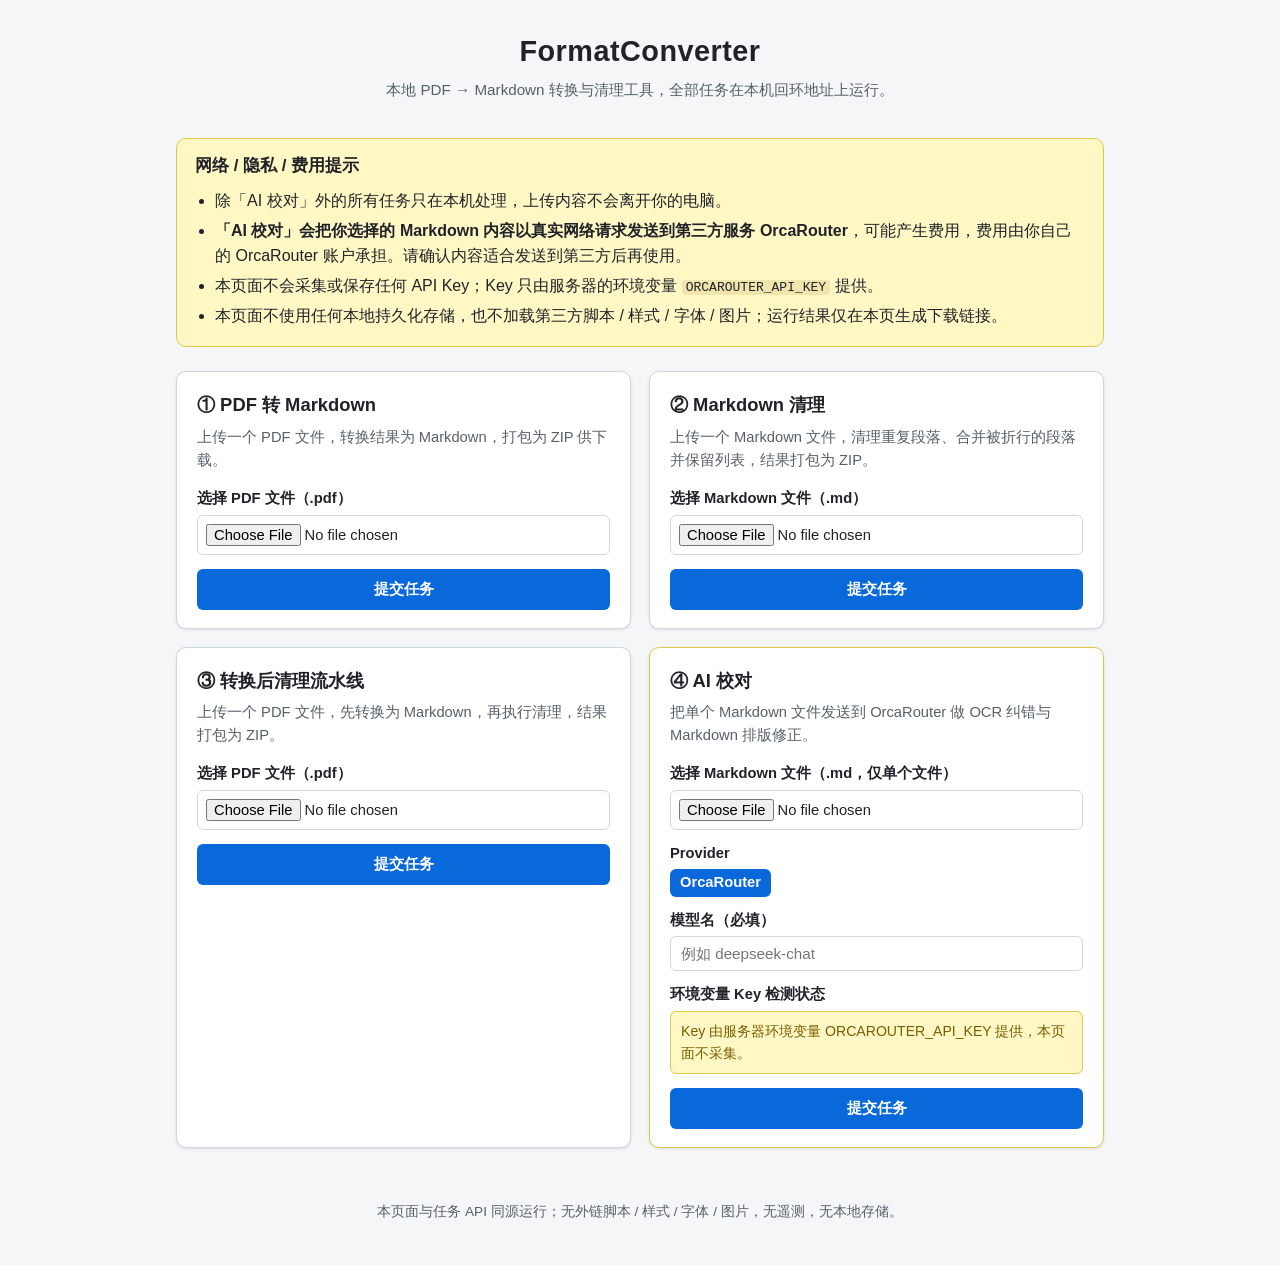
==== format_converter/web/static/index.html @ 4dd840ea "feat: add local web interface for file conversion - format_converter/web/static/: Chinese single-pag" ====
<!doctype html>
<html lang="zh-CN">
<head>
  <meta charset="utf-8">
  <meta name="viewport" content="width=device-width, initial-scale=1">
  <title>FormatConverter · 格式转换工作台</title>
  <link rel="stylesheet" href="styles.css">
</head>
<body>
  <header class="site-header">
    <h1>FormatConverter</h1>
    <p class="tagline">本地 PDF → Markdown 转换与清理工具，全部任务在本机回环地址上运行。</p>
  </header>

  <main class="layout">
    <section class="notice" aria-labelledby="notice-title">
      <h2 id="notice-title">网络 / 隐私 / 费用提示</h2>
      <ul>
        <li>除「AI 校对」外的所有任务只在本机处理，上传内容不会离开你的电脑。</li>
        <li><strong>「AI 校对」会把你选择的 Markdown 内容以真实网络请求发送到第三方服务 OrcaRouter</strong>，可能产生费用，费用由你自己的 OrcaRouter 账户承担。请确认内容适合发送到第三方后再使用。</li>
        <li>本页面不会采集或保存任何 API Key；Key 只由服务器的环境变量 <code>ORCAROUTER_API_KEY</code> 提供。</li>
        <li>本页面不使用任何本地持久化存储，也不加载第三方脚本 / 样式 / 字体 / 图片；运行结果仅在本页生成下载链接。</li>
      </ul>
    </section>

    <div class="cards">
      <section class="card" data-job-type="convert">
        <h2>① PDF 转 Markdown</h2>
        <p>上传一个 PDF 文件，转换结果为 Markdown，打包为 ZIP 供下载。</p>
        <form class="job-form" novalidate>
          <div class="field">
            <label for="convert-file">选择 PDF 文件（.pdf）</label>
            <input type="file" id="convert-file" name="file" accept=".pdf">
          </div>
          <div class="actions">
            <button type="submit" class="submit-btn">提交任务</button>
          </div>
        </form>
        <p class="status" role="status" aria-live="polite"></p>
        <p class="error" role="alert"></p>
        <div class="download-area" aria-live="polite"></div>
      </section>

      <section class="card" data-job-type="clean">
        <h2>② Markdown 清理</h2>
        <p>上传一个 Markdown 文件，清理重复段落、合并被折行的段落并保留列表，结果打包为 ZIP。</p>
        <form class="job-form" novalidate>
          <div class="field">
            <label for="clean-file">选择 Markdown 文件（.md）</label>
            <input type="file" id="clean-file" name="file" accept=".md">
          </div>
          <div class="actions">
            <button type="submit" class="submit-btn">提交任务</button>
          </div>
        </form>
        <p class="status" role="status" aria-live="polite"></p>
        <p class="error" role="alert"></p>
        <div class="download-area" aria-live="polite"></div>
      </section>

      <section class="card" data-job-type="pipeline">
        <h2>③ 转换后清理流水线</h2>
        <p>上传一个 PDF 文件，先转换为 Markdown，再执行清理，结果打包为 ZIP。</p>
        <form class="job-form" novalidate>
          <div class="field">
            <label for="pipeline-file">选择 PDF 文件（.pdf）</label>
            <input type="file" id="pipeline-file" name="file" accept=".pdf">
          </div>
          <div class="actions">
            <button type="submit" class="submit-btn">提交任务</button>
          </div>
        </form>
        <p class="status" role="status" aria-live="polite"></p>
        <p class="error" role="alert"></p>
        <div class="download-area" aria-live="polite"></div>
      </section>

      <section class="card card-ai" data-job-type="ai-clean">
        <h2>④ AI 校对</h2>
        <p>把单个 Markdown 文件发送到 OrcaRouter 做 OCR 纠错与 Markdown 排版修正。</p>
        <form class="job-form" novalidate>
          <div class="field">
            <label for="ai-file">选择 Markdown 文件（.md，仅单个文件）</label>
            <input type="file" id="ai-file" name="file" accept=".md">
          </div>
          <div class="field">
            <span class="field-label">Provider</span>
            <span class="provider-name">OrcaRouter</span>
          </div>
          <div class="field">
            <label for="ai-model">模型名（必填）</label>
            <input type="text" id="ai-model" name="model" required autocomplete="off"
                   placeholder="例如 deepseek-chat">
          </div>
          <div class="field">
            <span class="field-label">环境变量 Key 检测状态</span>
            <p class="key-status" data-key-status role="status" aria-live="polite">
              Key 由服务器环境变量 ORCAROUTER_API_KEY 提供，本页面不采集。
            </p>
          </div>
          <div class="actions">
            <button type="submit" class="submit-btn">提交任务</button>
          </div>
        </form>
        <p class="status" role="status" aria-live="polite"></p>
        <p class="error" role="alert"></p>
        <div class="download-area" aria-live="polite"></div>
      </section>
    </div>
  </main>

  <footer class="site-footer">
    <p>本页面与任务 API 同源运行；无外链脚本 / 样式 / 字体 / 图片，无遥测，无本地存储。</p>
  </footer>

  <script src="app.js"></script>
</body>
</html>
---- format_converter/web/static/styles.css ----
:root {
  --bg: #f5f6f8;
  --surface: #ffffff;
  --text: #1f2328;
  --muted: #57606a;
  --border: #d0d7de;
  --accent: #0969da;
  --accent-dark: #0756b3;
  --success: #1a7f37;
  --success-bg: #dafbe1;
  --error: #b00020;
  --error-bg: #ffe9ec;
  --warning: #7a5c00;
  --warning-bg: #fff8c5;
  --notice-bg: #fff8c5;
  --notice-border: #e0c94a;
  --radius: 10px;
  --shadow: 0 1px 3px rgba(31, 35, 40, 0.12);
}

* {
  box-sizing: border-box;
}

body {
  margin: 0;
  font-family: -apple-system, BlinkMacSystemFont, "Segoe UI", "Microsoft YaHei",
    "PingFang SC", "Noto Sans CJK SC", sans-serif;
  background: var(--bg);
  color: var(--text);
  line-height: 1.6;
}

.site-header {
  padding: 28px 20px 8px;
  text-align: center;
}

.site-header h1 {
  margin: 0 0 4px;
  font-size: 1.8rem;
  letter-spacing: 0.5px;
}

.tagline {
  margin: 0;
  color: var(--muted);
  font-size: 0.95rem;
}

.layout {
  max-width: 960px;
  margin: 0 auto;
  padding: 16px 16px 40px;
}

.notice {
  background: var(--notice-bg);
  border: 1px solid var(--notice-border);
  border-radius: var(--radius);
  padding: 14px 18px;
  margin: 12px 0 24px;
}

.notice h2 {
  margin: 0 0 8px;
  font-size: 1.05rem;
}

.notice ul {
  margin: 0;
  padding-left: 20px;
}

.notice li {
  margin: 4px 0;
}

.notice code {
  background: rgba(122, 92, 0, 0.12);
  border-radius: 4px;
  padding: 0 4px;
}

.cards {
  display: grid;
  grid-template-columns: 1fr;
  gap: 18px;
}

@media (min-width: 760px) {
  .cards {
    grid-template-columns: 1fr 1fr;
  }
}

.card {
  background: var(--surface);
  border: 1px solid var(--border);
  border-radius: var(--radius);
  box-shadow: var(--shadow);
  padding: 18px 20px;
}

.card h2 {
  margin: 0 0 6px;
  font-size: 1.15rem;
}

.card > p {
  margin: 0 0 14px;
  color: var(--muted);
  font-size: 0.92rem;
}

.card-ai {
  border-color: var(--notice-border);
}

.job-form .field {
  margin-bottom: 12px;
}

.field label,
.field-label {
  display: block;
  font-weight: 600;
  margin-bottom: 4px;
  font-size: 0.92rem;
}

.field input[type="file"] {
  display: block;
  width: 100%;
  padding: 8px;
  border: 1px solid var(--border);
  border-radius: 6px;
  background: #fff;
  font-size: 0.92rem;
}

.field input[type="text"] {
  width: 100%;
  padding: 8px 10px;
  border: 1px solid var(--border);
  border-radius: 6px;
  font-size: 0.95rem;
}

.provider-name {
  display: inline-block;
  background: var(--accent);
  color: #fff;
  border-radius: 6px;
  padding: 2px 10px;
  font-weight: 600;
  font-size: 0.92rem;
}

.actions {
  margin-top: 14px;
}

.submit-btn,
.download-btn {
  display: inline-block;
  border: none;
  border-radius: 6px;
  padding: 10px 18px;
  font-size: 0.95rem;
  font-weight: 600;
  cursor: pointer;
  text-decoration: none;
  text-align: center;
}

.submit-btn {
  background: var(--accent);
  color: #fff;
  width: 100%;
}

.submit-btn:hover {
  background: var(--accent-dark);
}

.submit-btn:disabled {
  background: #a0a8b0;
  cursor: not-allowed;
}

.download-btn {
  background: var(--success);
  color: #fff;
  margin-top: 6px;
}

.download-btn:hover {
  filter: brightness(0.94);
}

.status {
  min-height: 1.4em;
  margin: 12px 0 2px;
  font-weight: 600;
}

.status.running {
  color: var(--accent-dark);
}

.status.success {
  color: var(--success);
}

.status.failed {
  color: var(--error);
}

.error {
  min-height: 1.4em;
  margin: 4px 0 2px;
  color: var(--error);
  font-weight: 600;
  word-break: break-word;
}

.error:empty,
.status:empty {
  display: none;
}

.key-status {
  background: var(--warning-bg);
  border: 1px solid var(--notice-border);
  border-radius: 6px;
  color: var(--warning);
  padding: 8px 10px;
  font-size: 0.88rem;
  margin: 4px 0 0;
}

.key-status.ok {
  background: var(--success-bg);
  border-color: var(--success);
  color: var(--success);
}

.key-status.warn {
  background: var(--error-bg);
  border-color: var(--error);
  color: var(--error);
}

.site-footer {
  text-align: center;
  color: var(--muted);
  font-size: 0.85rem;
  padding: 0 16px 28px;
}
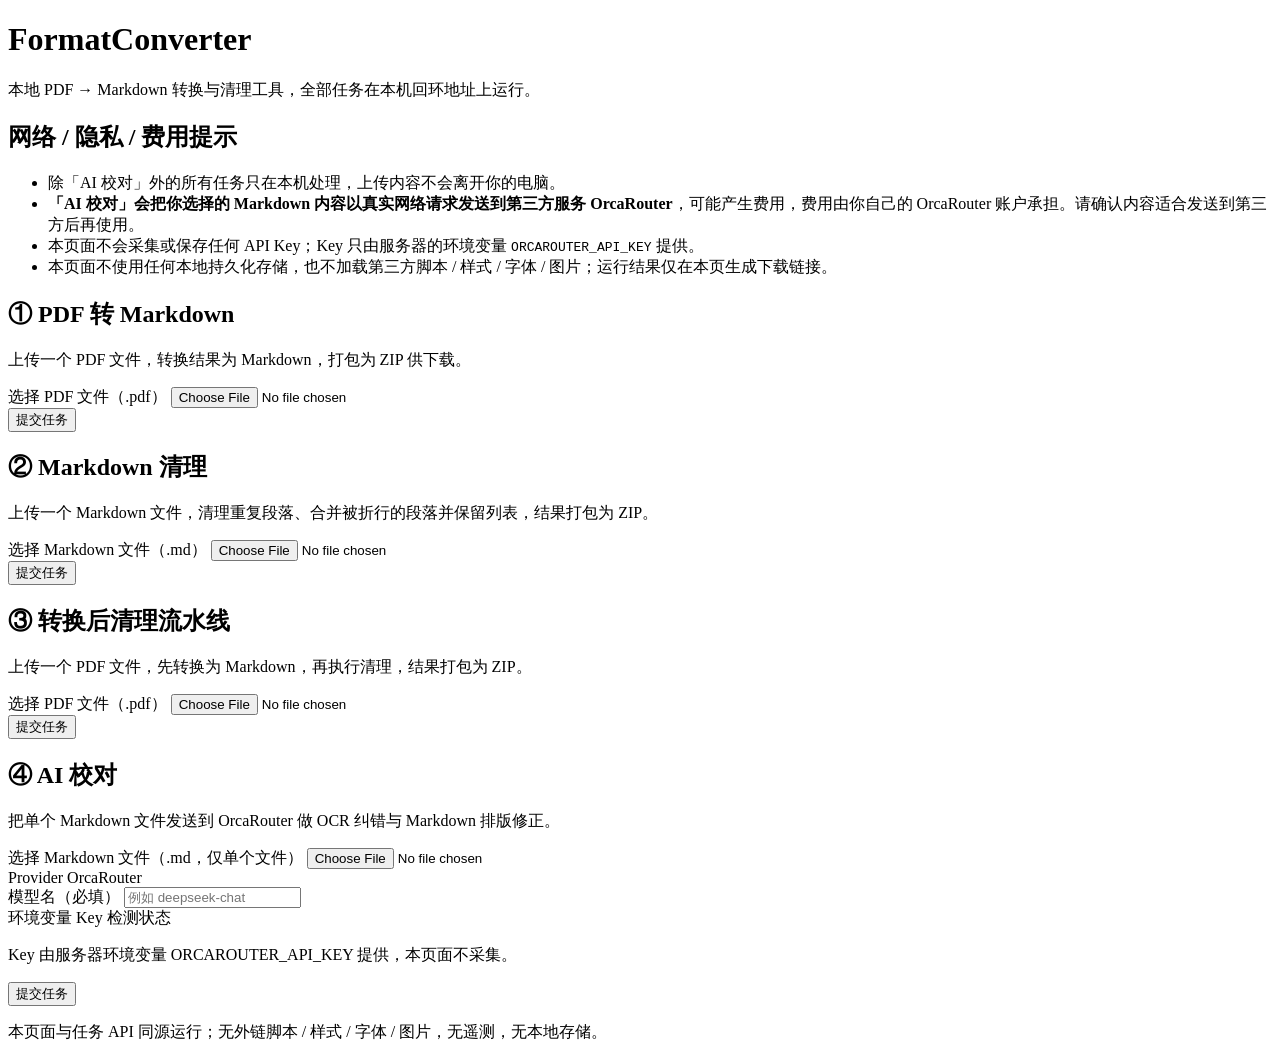
==== commit 51c74197: "fix: repair Windows launcher and packaged UI asset loading User-reported: double-clicking the BAT di" ====
--- a/format_converter/web/static/index.html
+++ b/format_converter/web/static/index.html
@@ -4,7 +4,7 @@
   <meta charset="utf-8">
   <meta name="viewport" content="width=device-width, initial-scale=1">
   <title>FormatConverter · 格式转换工作台</title>
-  <link rel="stylesheet" href="styles.css">
+  <link rel="stylesheet" href="/static/styles.css">
 </head>
 <body>
   <header class="site-header">
@@ -113,6 +113,6 @@
     <p>本页面与任务 API 同源运行；无外链脚本 / 样式 / 字体 / 图片，无遥测，无本地存储。</p>
   </footer>
 
-  <script src="app.js"></script>
+  <script src="/static/app.js"></script>
 </body>
 </html>
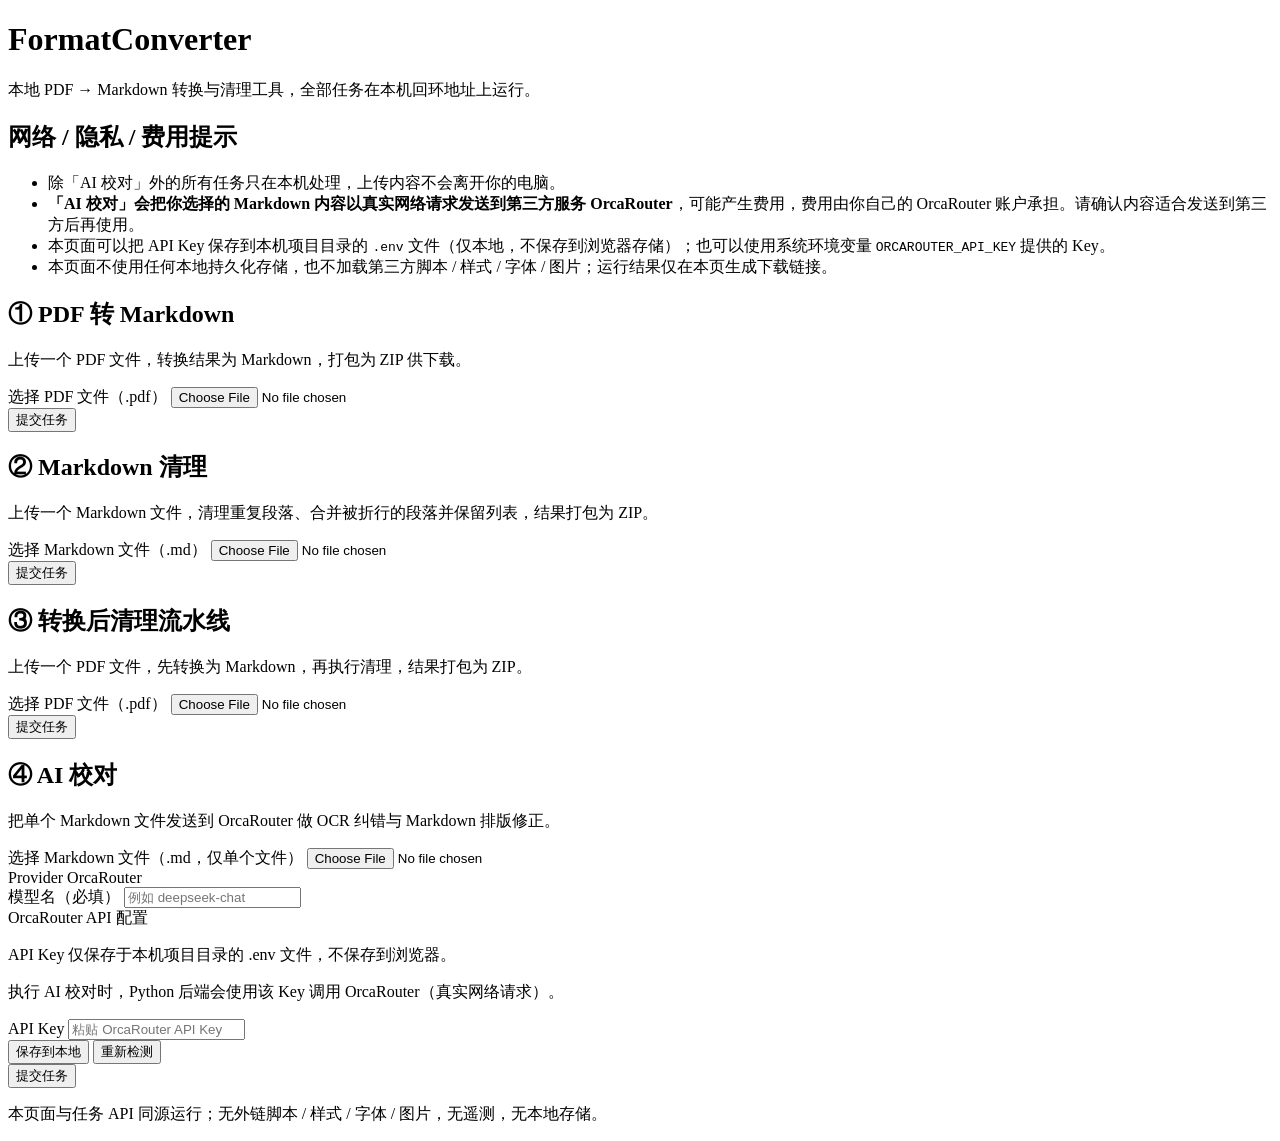
==== commit 88bfb238: "feat: add local .env API key config with session-token protection" ====
--- a/format_converter/web/static/index.html
+++ b/format_converter/web/static/index.html
@@ -3,6 +3,7 @@
 <head>
   <meta charset="utf-8">
   <meta name="viewport" content="width=device-width, initial-scale=1">
+  <meta name="fc-session-token" content="__FC_SESSION_TOKEN__">
   <title>FormatConverter · 格式转换工作台</title>
   <link rel="stylesheet" href="/static/styles.css">
 </head>
@@ -18,7 +19,7 @@
       <ul>
         <li>除「AI 校对」外的所有任务只在本机处理，上传内容不会离开你的电脑。</li>
         <li><strong>「AI 校对」会把你选择的 Markdown 内容以真实网络请求发送到第三方服务 OrcaRouter</strong>，可能产生费用，费用由你自己的 OrcaRouter 账户承担。请确认内容适合发送到第三方后再使用。</li>
-        <li>本页面不会采集或保存任何 API Key；Key 只由服务器的环境变量 <code>ORCAROUTER_API_KEY</code> 提供。</li>
+        <li>本页面可以把 API Key 保存到本机项目目录的 <code>.env</code> 文件（仅本地，不保存到浏览器存储）；也可以使用系统环境变量 <code>ORCAROUTER_API_KEY</code> 提供的 Key。</li>
         <li>本页面不使用任何本地持久化存储，也不加载第三方脚本 / 样式 / 字体 / 图片；运行结果仅在本页生成下载链接。</li>
       </ul>
     </section>
@@ -93,10 +94,21 @@
                    placeholder="例如 deepseek-chat">
           </div>
           <div class="field">
-            <span class="field-label">环境变量 Key 检测状态</span>
-            <p class="key-status" data-key-status role="status" aria-live="polite">
-              Key 由服务器环境变量 ORCAROUTER_API_KEY 提供，本页面不采集。
-            </p>
+            <span class="field-label">OrcaRouter API 配置</span>
+            <p class="config-copy">API Key 仅保存于本机项目目录的 .env 文件，不保存到浏览器。</p>
+            <p class="config-copy">执行 AI 校对时，Python 后端会使用该 Key 调用 OrcaRouter（真实网络请求）。</p>
+            <p class="key-status" data-key-config-status role="status" aria-live="polite"></p>
+            <label for="ai-api-key">API Key</label>
+            <input type="password" id="ai-api-key" name="api_key" autocomplete="off"
+                   autocorrect="off" autocapitalize="off" spellcheck="false"
+                   placeholder="粘贴 OrcaRouter API Key">
+            <div class="config-row">
+              <button type="button" class="config-btn" data-key-save>保存到本地</button>
+              <button type="button" class="config-btn" data-key-clear hidden>清除本地 Key</button>
+              <button type="button" class="config-btn" data-key-detect>重新检测</button>
+            </div>
+            <p class="config-hint" data-key-hint hidden></p>
+            <p class="config-error" data-key-error role="alert" hidden></p>
           </div>
           <div class="actions">
             <button type="submit" class="submit-btn">提交任务</button>
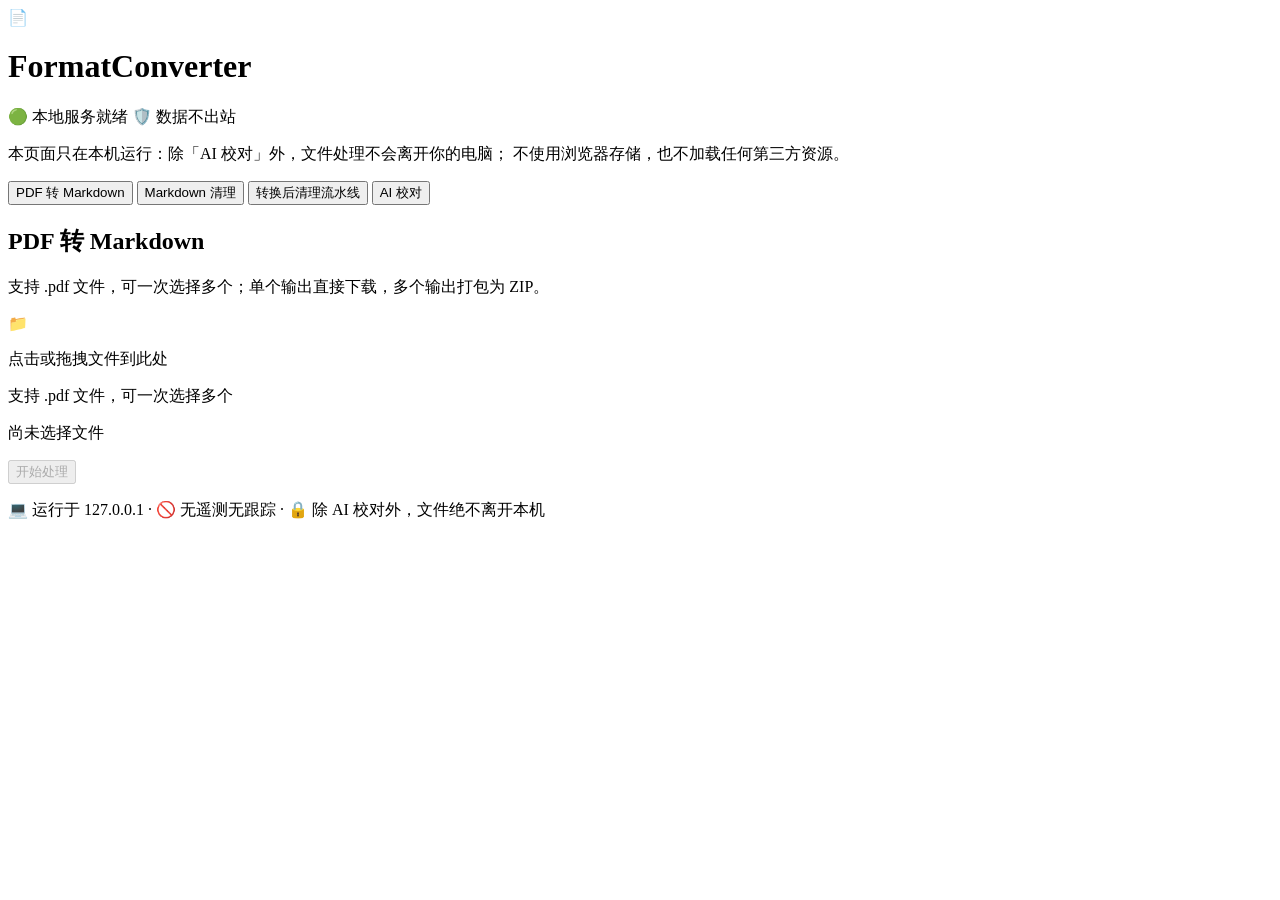
==== commit ba1ae0e1: "feat: redesign web UI with multi-file selection" ====
--- a/format_converter/web/static/index.html
+++ b/format_converter/web/static/index.html
@@ -9,120 +9,86 @@
 </head>
 <body>
   <header class="site-header">
-    <h1>FormatConverter</h1>
-    <p class="tagline">本地 PDF → Markdown 转换与清理工具，全部任务在本机回环地址上运行。</p>
+    <div class="brand">
+      <span class="brand-icon" aria-hidden="true">📄</span>
+      <h1>FormatConverter</h1>
+    </div>
+    <div class="header-badges">
+      <span class="badge">🟢 本地服务就绪</span>
+      <span class="badge">🛡️ 数据不出站</span>
+    </div>
   </header>
 
   <main class="layout">
-    <section class="notice" aria-labelledby="notice-title">
-      <h2 id="notice-title">网络 / 隐私 / 费用提示</h2>
-      <ul>
-        <li>除「AI 校对」外的所有任务只在本机处理，上传内容不会离开你的电脑。</li>
-        <li><strong>「AI 校对」会把你选择的 Markdown 内容以真实网络请求发送到第三方服务 OrcaRouter</strong>，可能产生费用，费用由你自己的 OrcaRouter 账户承担。请确认内容适合发送到第三方后再使用。</li>
-        <li>本页面可以把 API Key 保存到本机项目目录的 <code>.env</code> 文件（仅本地，不保存到浏览器存储）；也可以使用系统环境变量 <code>ORCAROUTER_API_KEY</code> 提供的 Key。</li>
-        <li>本页面不使用任何本地持久化存储，也不加载第三方脚本 / 样式 / 字体 / 图片；运行结果仅在本页生成下载链接。</li>
-      </ul>
+    <section class="privacy-strip" aria-label="隐私提示">
+      <p>
+        本页面只在本机运行：除「AI 校对」外，文件处理不会离开你的电脑；
+        不使用浏览器存储，也不加载任何第三方资源。
+      </p>
     </section>
 
-    <div class="cards">
-      <section class="card" data-job-type="convert">
-        <h2>① PDF 转 Markdown</h2>
-        <p>上传一个 PDF 文件，转换结果为 Markdown，打包为 ZIP 供下载。</p>
-        <form class="job-form" novalidate>
-          <div class="field">
-            <label for="convert-file">选择 PDF 文件（.pdf）</label>
-            <input type="file" id="convert-file" name="file" accept=".pdf">
-          </div>
-          <div class="actions">
-            <button type="submit" class="submit-btn">提交任务</button>
-          </div>
-        </form>
-        <p class="status" role="status" aria-live="polite"></p>
-        <p class="error" role="alert"></p>
-        <div class="download-area" aria-live="polite"></div>
+    <nav id="mode-selector" class="mode-selector" aria-label="任务类型">
+      <button type="button" class="mode-btn active" data-mode="convert" aria-selected="true">PDF 转 Markdown</button>
+      <button type="button" class="mode-btn" data-mode="clean" aria-selected="false">Markdown 清理</button>
+      <button type="button" class="mode-btn" data-mode="pipeline" aria-selected="false">转换后清理流水线</button>
+      <button type="button" class="mode-btn" data-mode="ai-clean" aria-selected="false">AI 校对</button>
+    </nav>
+
+    <section id="work-panel" class="card" data-job-type="convert" aria-labelledby="panel-title">
+      <div class="panel-head">
+        <h2 id="panel-title">PDF 转 Markdown</h2>
+        <p id="panel-desc" class="panel-desc">支持 .pdf 文件，可一次选择多个；单个输出直接下载，多个输出打包为 ZIP。</p>
+      </div>
+
+      <section id="ai-key-section" class="key-section" data-key-section hidden>
+        <div class="key-status" data-key-config-status role="status" aria-live="polite"></div>
+        <p class="config-copy">API Key 仅保存于本机项目目录的 .env 文件，不保存到浏览器。</p>
+        <p class="config-copy">执行 AI 校对时，Python 后端会使用该 Key 调用 OrcaRouter（真实网络请求）。</p>
+        <label for="ai-api-key">API Key</label>
+        <input type="password" id="ai-api-key" name="api_key" autocomplete="off"
+               autocorrect="off" autocapitalize="off" spellcheck="false"
+               placeholder="粘贴 OrcaRouter API Key">
+        <div class="config-row">
+          <button type="button" class="config-btn" data-key-save>保存到本地</button>
+          <button type="button" class="config-btn" data-key-clear hidden>清除本地 Key</button>
+          <button type="button" class="config-btn" data-key-detect>重新检测</button>
+        </div>
+        <p class="config-hint" data-key-hint hidden></p>
+        <p class="config-error" data-key-error role="alert" hidden></p>
       </section>
 
-      <section class="card" data-job-type="clean">
-        <h2>② Markdown 清理</h2>
-        <p>上传一个 Markdown 文件，清理重复段落、合并被折行的段落并保留列表，结果打包为 ZIP。</p>
-        <form class="job-form" novalidate>
-          <div class="field">
-            <label for="clean-file">选择 Markdown 文件（.md）</label>
-            <input type="file" id="clean-file" name="file" accept=".md">
-          </div>
-          <div class="actions">
-            <button type="submit" class="submit-btn">提交任务</button>
-          </div>
-        </form>
-        <p class="status" role="status" aria-live="polite"></p>
-        <p class="error" role="alert"></p>
-        <div class="download-area" aria-live="polite"></div>
-      </section>
+      <div id="model-field" class="field" hidden>
+        <label for="ai-model">模型名（必填）</label>
+        <input type="text" id="ai-model" name="model" required autocomplete="off"
+               placeholder="例如 deepseek-chat">
+      </div>
 
-      <section class="card" data-job-type="pipeline">
-        <h2>③ 转换后清理流水线</h2>
-        <p>上传一个 PDF 文件，先转换为 Markdown，再执行清理，结果打包为 ZIP。</p>
-        <form class="job-form" novalidate>
-          <div class="field">
-            <label for="pipeline-file">选择 PDF 文件（.pdf）</label>
-            <input type="file" id="pipeline-file" name="file" accept=".pdf">
-          </div>
-          <div class="actions">
-            <button type="submit" class="submit-btn">提交任务</button>
-          </div>
-        </form>
-        <p class="status" role="status" aria-live="polite"></p>
-        <p class="error" role="alert"></p>
-        <div class="download-area" aria-live="polite"></div>
-      </section>
+      <div id="drop-zone" class="drop-zone" role="button" tabindex="0"
+           aria-label="点击或拖拽文件到此处，可一次选择多个">
+        <p class="drop-icon" aria-hidden="true">📁</p>
+        <p class="drop-main" id="drop-hint">点击或拖拽文件到此处</p>
+        <p class="drop-sub" id="drop-sub">支持 .pdf 文件，可一次选择多个</p>
+        <input type="file" id="file-input" name="file" accept=".pdf" multiple hidden>
+      </div>
 
-      <section class="card card-ai" data-job-type="ai-clean">
-        <h2>④ AI 校对</h2>
-        <p>把单个 Markdown 文件发送到 OrcaRouter 做 OCR 纠错与 Markdown 排版修正。</p>
-        <form class="job-form" novalidate>
-          <div class="field">
-            <label for="ai-file">选择 Markdown 文件（.md，仅单个文件）</label>
-            <input type="file" id="ai-file" name="file" accept=".md">
-          </div>
-          <div class="field">
-            <span class="field-label">Provider</span>
-            <span class="provider-name">OrcaRouter</span>
-          </div>
-          <div class="field">
-            <label for="ai-model">模型名（必填）</label>
-            <input type="text" id="ai-model" name="model" required autocomplete="off"
-                   placeholder="例如 deepseek-chat">
-          </div>
-          <div class="field">
-            <span class="field-label">OrcaRouter API 配置</span>
-            <p class="config-copy">API Key 仅保存于本机项目目录的 .env 文件，不保存到浏览器。</p>
-            <p class="config-copy">执行 AI 校对时，Python 后端会使用该 Key 调用 OrcaRouter（真实网络请求）。</p>
-            <p class="key-status" data-key-config-status role="status" aria-live="polite"></p>
-            <label for="ai-api-key">API Key</label>
-            <input type="password" id="ai-api-key" name="api_key" autocomplete="off"
-                   autocorrect="off" autocapitalize="off" spellcheck="false"
-                   placeholder="粘贴 OrcaRouter API Key">
-            <div class="config-row">
-              <button type="button" class="config-btn" data-key-save>保存到本地</button>
-              <button type="button" class="config-btn" data-key-clear hidden>清除本地 Key</button>
-              <button type="button" class="config-btn" data-key-detect>重新检测</button>
-            </div>
-            <p class="config-hint" data-key-hint hidden></p>
-            <p class="config-error" data-key-error role="alert" hidden></p>
-          </div>
-          <div class="actions">
-            <button type="submit" class="submit-btn">提交任务</button>
-          </div>
-        </form>
-        <p class="status" role="status" aria-live="polite"></p>
-        <p class="error" role="alert"></p>
-        <div class="download-area" aria-live="polite"></div>
-      </section>
-    </div>
+      <div class="file-list-head">
+        <span id="file-summary" class="file-summary" role="status" aria-live="polite">尚未选择文件</span>
+        <button type="button" id="clear-files-btn" class="clear-btn" hidden>清空列表</button>
+      </div>
+      <ul id="file-list" class="file-list" aria-label="已选文件列表"></ul>
+
+      <div class="actions">
+        <button type="button" id="start-btn" class="submit-btn" disabled>开始处理</button>
+      </div>
+
+      <p id="status" class="status" role="status" aria-live="polite"></p>
+      <p id="error" class="error" role="alert"></p>
+      <div id="download-area" class="download-area" aria-live="polite"></div>
+    </section>
   </main>
 
   <footer class="site-footer">
-    <p>本页面与任务 API 同源运行；无外链脚本 / 样式 / 字体 / 图片，无遥测，无本地存储。</p>
+    <p>💻 运行于 127.0.0.1 · 🚫 无遥测无跟踪 · 🔒 除 AI 校对外，文件绝不离开本机</p>
   </footer>
 
   <script src="/static/app.js"></script>
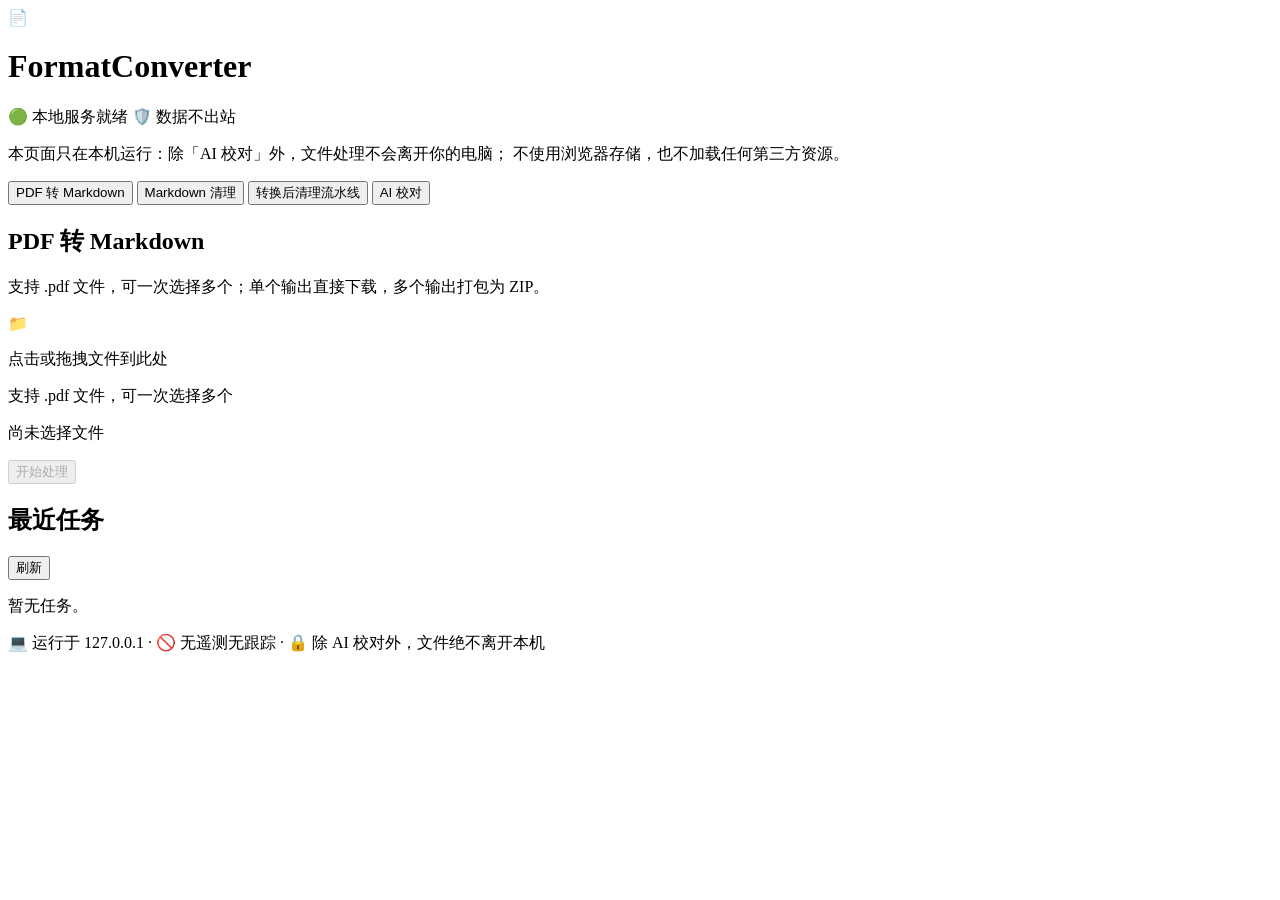
==== commit 309d83a3: "fix: preserve web job progress and add AI utilities" ====
--- a/format_converter/web/static/index.html
+++ b/format_converter/web/static/index.html
@@ -59,8 +59,17 @@
 
       <div id="model-field" class="field" hidden>
         <label for="ai-model">模型名（必填）</label>
-        <input type="text" id="ai-model" name="model" required autocomplete="off"
+        <input type="text" id="ai-model" name="model" list="model-options" required autocomplete="off"
                placeholder="例如 deepseek-chat">
+        <datalist id="model-options"></datalist>
+        <p class="config-copy">连接测试会向 OrcaRouter 发起真实网络请求，可能产生费用。</p>
+        <div class="config-row">
+          <button type="button" class="config-btn" data-model-save>保存模型</button>
+          <button type="button" class="config-btn" data-model-delete>删除模型</button>
+          <button type="button" class="config-btn" data-connection-test>测试连接</button>
+        </div>
+        <p id="model-message" class="config-hint" role="status" aria-live="polite" hidden></p>
+        <p id="test-connection-status" class="config-hint" role="status" aria-live="polite" hidden></p>
       </div>
 
       <div id="drop-zone" class="drop-zone" role="button" tabindex="0"
@@ -83,7 +92,15 @@
 
       <p id="status" class="status" role="status" aria-live="polite"></p>
       <p id="error" class="error" role="alert"></p>
-      <div id="download-area" class="download-area" aria-live="polite"></div>
+    </section>
+
+    <section id="recent-jobs-section" class="card recent-jobs" aria-labelledby="recent-jobs-title">
+      <div class="recent-jobs-head">
+        <h2 id="recent-jobs-title">最近任务</h2>
+        <button type="button" id="refresh-jobs-btn" class="clear-btn">刷新</button>
+      </div>
+      <p id="job-list-empty" class="job-list-empty">暂无任务。</p>
+      <ul id="job-list" class="job-list" aria-label="最近任务列表"></ul>
     </section>
   </main>
 
